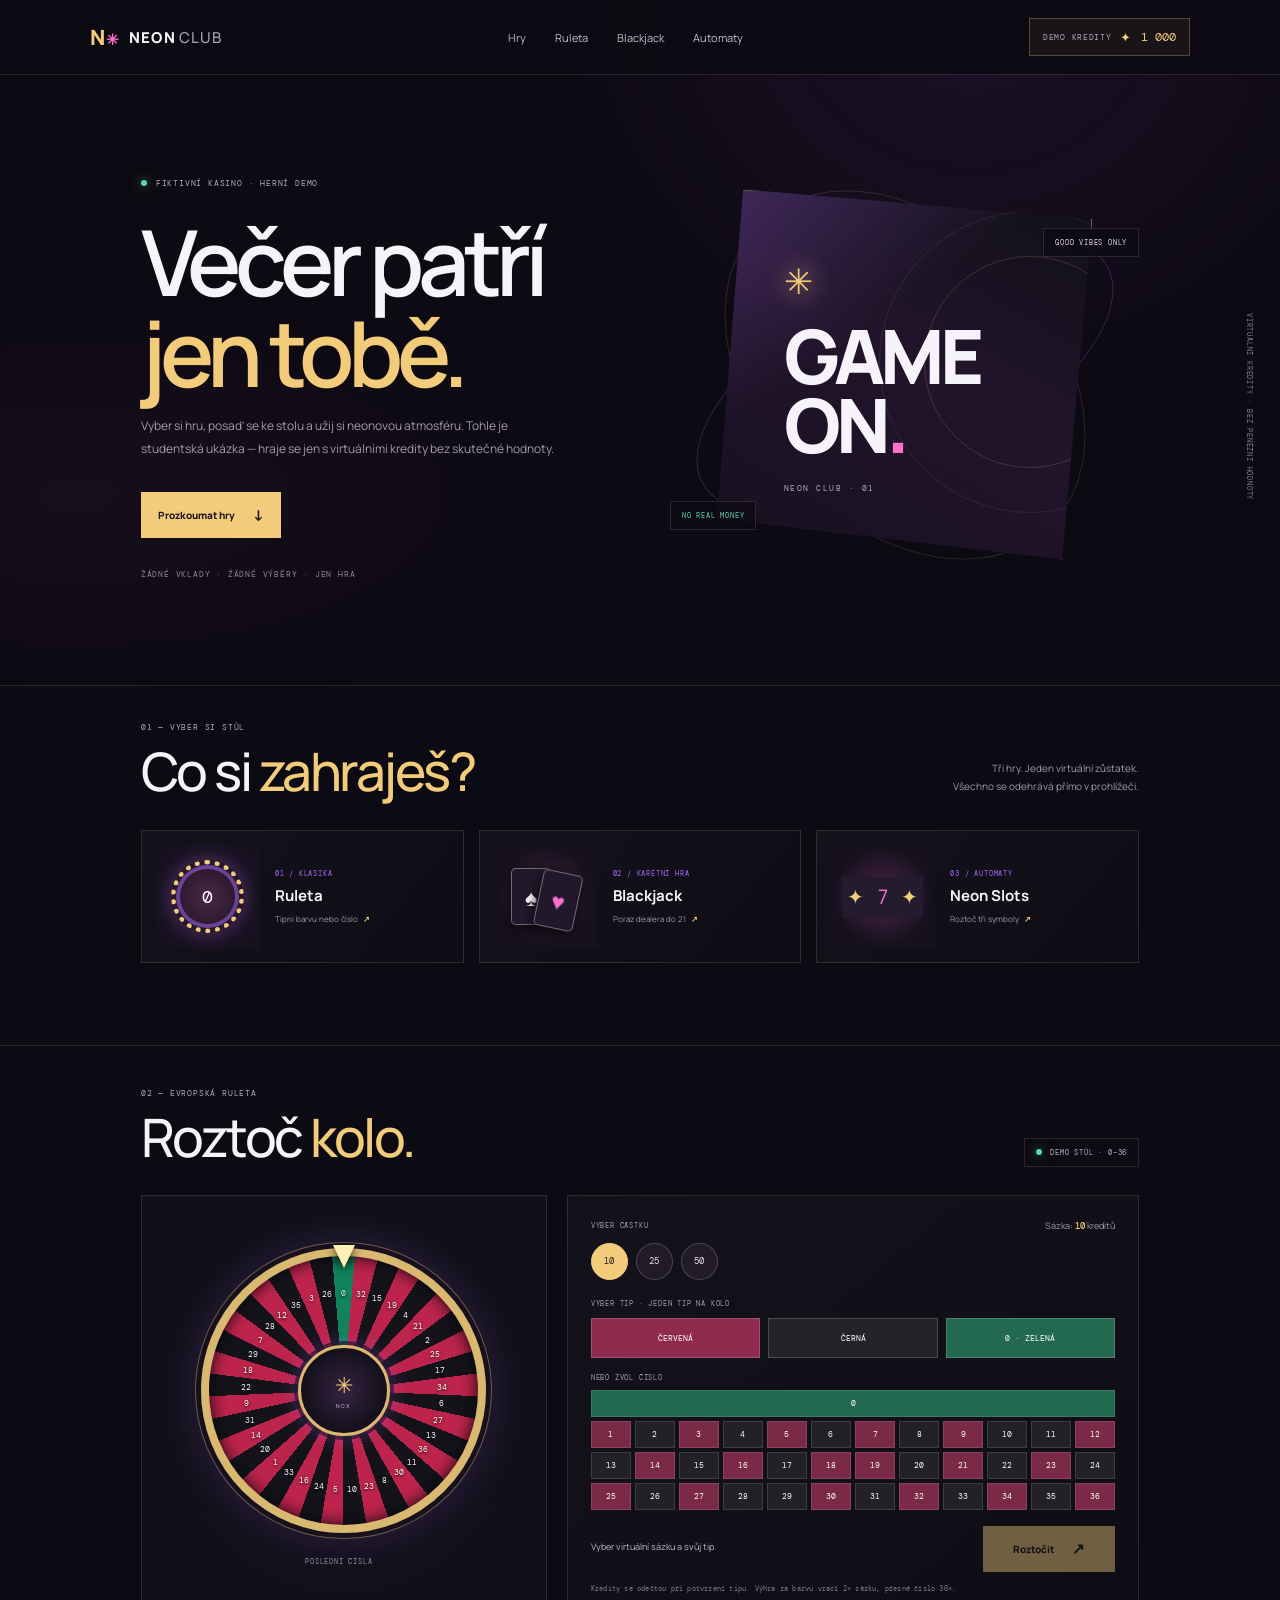
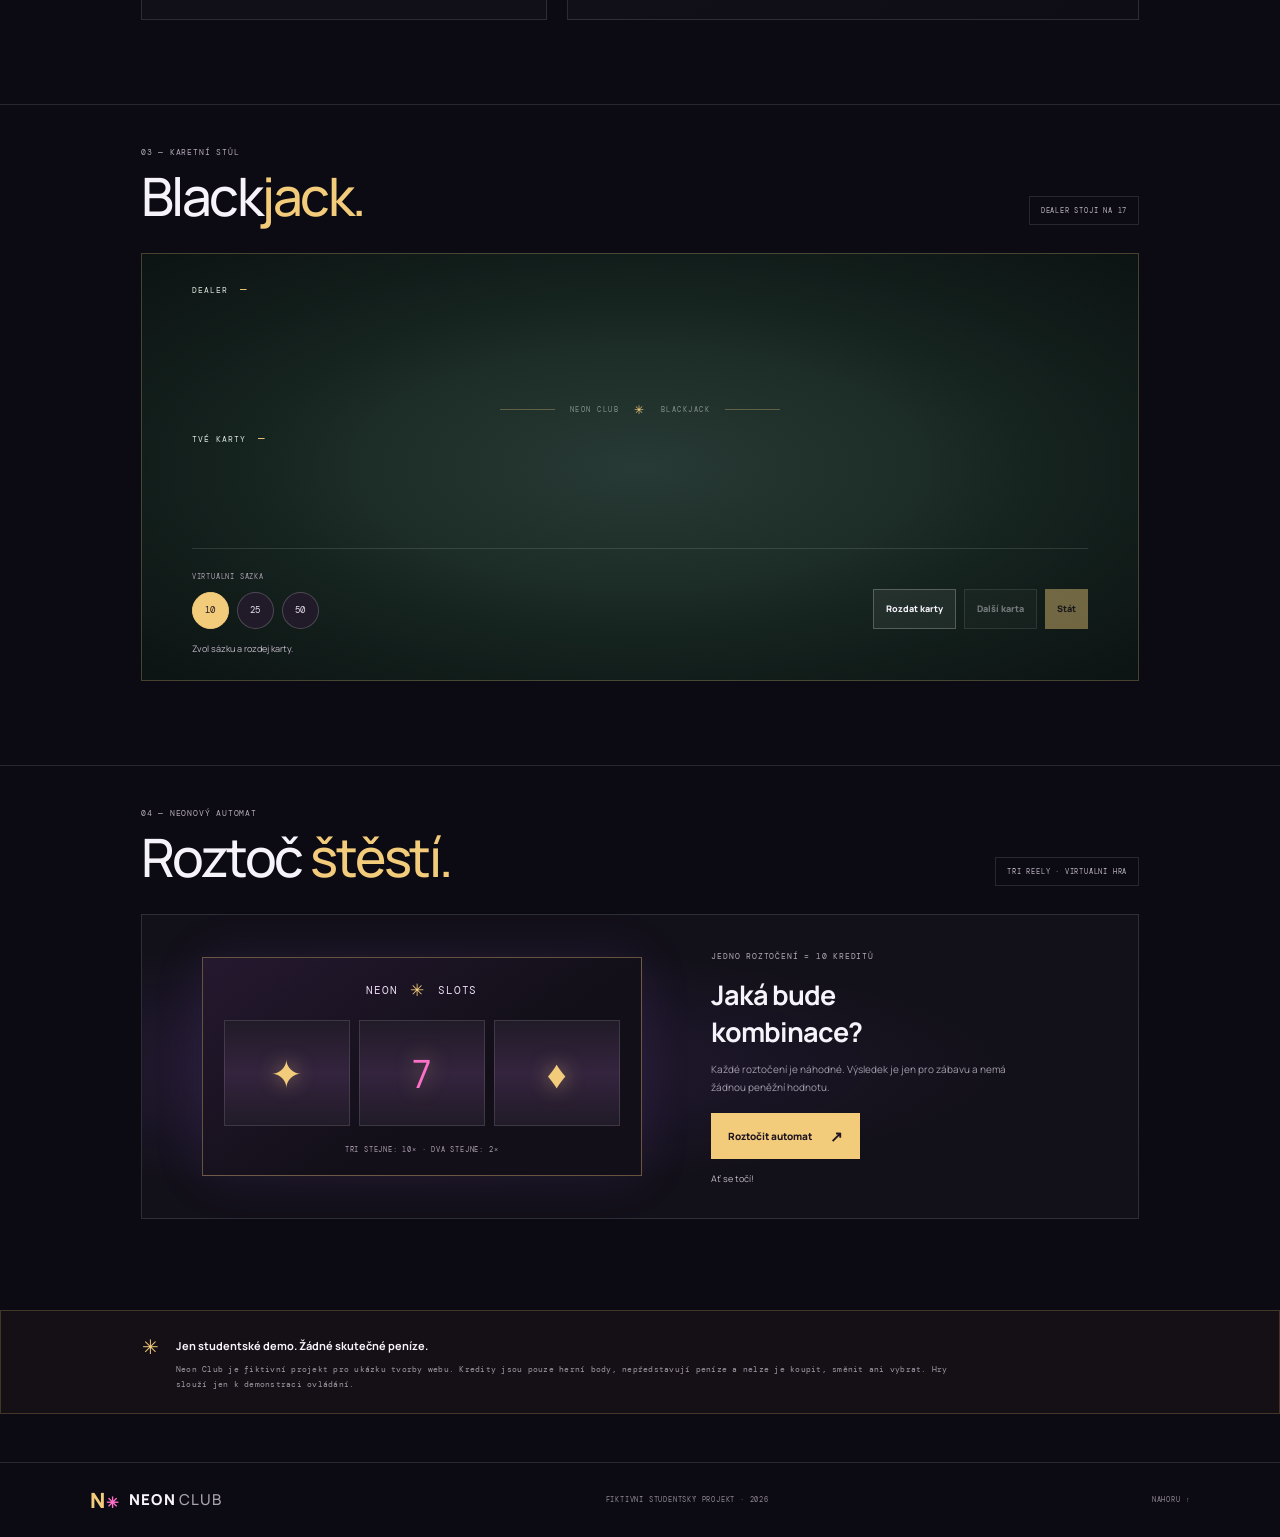
==== casino.html @ 6e07e927 "Add files via upload" ====
<!doctype html>
<html lang="cs">
  <head>
    <meta charset="utf-8">
    <meta name="viewport" content="width=device-width, initial-scale=1">
    <meta name="description" content="Neon Club je fiktivní kasino jako hratelná studentská ukázka. Hraj blackjack, ruletu a automaty pouze s virtuálními kredity bez peněžní hodnoty.">
    <meta name="theme-color" content="#0c0a12">
    <title>Neon Club — Kasino demo</title>
    <link rel="preconnect" href="https://fonts.googleapis.com">
    <link rel="preconnect" href="https://fonts.gstatic.com" crossorigin>
    <link href="https://fonts.googleapis.com/css2?family=DM+Mono:wght@400;500&family=Manrope:wght@400;500;600;700;800&display=swap" rel="stylesheet">
    <link rel="stylesheet" href="casino.css">
    <script src="casino.js" defer></script>
  </head>
  <body>
    <a class="skip-link" href="#obsah">Přeskočit na obsah</a>
    <header class="topbar">
      <a class="brand" href="#domu" aria-label="Neon Club — úvod"><span class="brand-mark">N<span>✳</span></span><span>NEON<span class="brand-light">CLUB</span></span></a>
      <nav aria-label="Hlavní navigace">
        <a href="#hry">Hry</a>
        <a href="#ruleta">Ruleta</a>
        <a href="#blackjack">Blackjack</a>
        <a href="#automaty">Automaty</a>
      </nav>
      <div class="wallet" aria-label="Virtuální zůstatek">
        <span class="wallet-label">DEMO KREDITY</span>
        <span class="coin-icon" aria-hidden="true">✦</span>
        <strong data-balance>1 000</strong>
      </div>
    </header>

    <main id="obsah">
      <section class="hero page-wrap" id="domu">
        <div class="hero-copy">
          <p class="eyebrow"><span class="status-dot"></span> FIKTIVNÍ KASINO · HERNÍ DEMO</p>
          <h1>Večer patří<br><span>jen tobě.</span></h1>
          <p>Vyber si hru, posaď se ke stolu a užij si neonovou atmosféru. Tohle je studentská ukázka — hraje se jen s virtuálními kredity bez skutečné hodnoty.</p>
          <a class="button button-primary" href="#hry">Prozkoumat hry <span aria-hidden="true">↓</span></a>
          <span class="hero-footnote">ŽÁDNÉ VKLADY · ŽÁDNÉ VÝBĚRY · JEN HRA</span>
        </div>
        <div class="hero-art" role="img" aria-label="Neonová abstraktní herní atmosféra">
          <div class="hero-orbit orbit-a"></div><div class="hero-orbit orbit-b"></div>
          <div class="hero-art-card"><span class="hero-spark" aria-hidden="true">✳</span><span class="hero-art-title">GAME<br>ON<span>.</span></span><span class="hero-art-caption">NEON CLUB · 01</span></div>
          <span class="floating-label label-a">GOOD VIBES ONLY</span>
          <span class="floating-label label-b">NO REAL MONEY</span>
        </div>
        <div class="hero-side">VIRTUÁLNÍ KREDITY · BEZ PENĚŽNÍ HODNOTY</div>
      </section>

      <section class="games page-wrap" id="hry">
        <div class="section-heading">
          <div><p class="eyebrow">01 — VYBER SI STŮL</p><h2>Co si <span>zahraješ?</span></h2></div>
          <p class="heading-note">Tři hry. Jeden virtuální zůstatek.<br>Všechno se odehrává přímo v prohlížeči.</p>
        </div>
        <div class="game-links">
          <a class="game-link game-link-roulette" href="#ruleta">
            <span class="game-link-art" aria-hidden="true"><span class="roulette-wheel-mini">0</span></span>
            <span class="game-link-info"><span class="game-kicker">01 / KLASIKA</span><strong>Ruleta</strong><span>Tipni barvu nebo číslo <b>↗</b></span></span>
          </a>
          <a class="game-link game-link-blackjack" href="#blackjack">
            <span class="game-link-art cards-mini" aria-hidden="true"><span>♠</span><span>♥</span></span>
            <span class="game-link-info"><span class="game-kicker">02 / KARETNÍ HRA</span><strong>Blackjack</strong><span>Poraz dealera do 21 <b>↗</b></span></span>
          </a>
          <a class="game-link game-link-slots" href="#automaty">
            <span class="game-link-art slots-mini" aria-hidden="true"><span>✦</span><span>7</span><span>✦</span></span>
            <span class="game-link-info"><span class="game-kicker">03 / AUTOMATY</span><strong>Neon Slots</strong><span>Roztoč tři symboly <b>↗</b></span></span>
          </a>
        </div>
      </section>

      <section class="game-section page-wrap" id="ruleta">
        <div class="game-section-heading">
          <div><p class="eyebrow">02 — EVROPSKÁ RULETA</p><h2>Roztoč <span>kolo.</span></h2></div>
          <span class="table-tag"><span class="status-dot"></span> DEMO STŮL · 0–36</span>
        </div>
        <div class="roulette-layout">
          <div class="roulette-visual">
            <div class="wheel-stage">
              <span class="wheel-pointer" aria-hidden="true"></span>
              <div class="roulette-wheel" aria-label="Ruletové kolo s červenými, černými a zeleným polem">
                <div class="wheel-center"><span class="wheel-result" data-wheel-result>✳</span><small>NOX</small></div>
              </div>
            </div>
            <div class="roulette-history"><span class="history-label">POSLEDNÍ ČÍSLA</span><ol class="history-list" aria-label="Historie posledních výsledků"></ol></div>
          </div>
          <div class="table-panel">
            <div class="table-panel-top"><span class="panel-label">VYBER ČÁSTKU</span><span class="selected-bet-display">Sázka: <strong data-roulette-stake>10</strong> kreditů</span></div>
            <div class="chip-row" data-chip-group="roulette" aria-label="Výše virtuální sázky">
              <button class="chip-button is-selected" type="button" data-chip="10">10</button>
              <button class="chip-button" type="button" data-chip="25">25</button>
              <button class="chip-button" type="button" data-chip="50">50</button>
            </div>
            <span class="panel-label choose-label">VYBER TIP · JEDEN TIP NA KOLO</span>
            <div class="roulette-bets">
              <button class="bet-button bet-red" type="button" data-roulette-bet="red">ČERVENÁ</button>
              <button class="bet-button bet-black" type="button" data-roulette-bet="black">ČERNÁ</button>
              <button class="bet-button bet-green" type="button" data-roulette-bet="number" data-number="0">0 · ZELENÁ</button>
            </div>
            <p class="number-label">NEBO ZVOL ČÍSLO</p>
            <div class="number-grid" aria-label="Tip na číslo rulety"></div>
            <div class="roulette-action-row"><p class="game-message" data-roulette-message aria-live="polite">Vyber virtuální sázku a svůj tip.</p><button class="button button-primary spin-button" type="button" data-spin disabled>Roztočit <span aria-hidden="true">↗</span></button></div>
            <p class="fine-print">Kredity se odečtou při potvrzení tipu. Výhra za barvu vrací 2× sázku, přesné číslo 36×.</p>
          </div>
        </div>
      </section>

      <section class="game-section page-wrap" id="blackjack">
        <div class="game-section-heading">
          <div><p class="eyebrow">03 — KARETNÍ STŮL</p><h2>Black<span>jack.</span></h2></div>
          <span class="table-tag">DEALER STOJÍ NA 17</span>
        </div>
        <div class="blackjack-table">
          <div class="felt-glow"></div>
          <div class="hand-area">
            <div class="hand-label"><span>DEALER</span><span class="hand-score" data-dealer-score>—</span></div>
            <div class="card-row" data-dealer-hand aria-label="Karty dealera"></div>
          </div>
          <div class="table-divider"><span>NEON CLUB</span><i>✳</i><span>BLACKJACK</span></div>
          <div class="hand-area player-area">
            <div class="hand-label"><span>TVÉ KARTY</span><span class="hand-score" data-player-score>—</span></div>
            <div class="card-row" data-player-hand aria-label="Tvé karty"></div>
          </div>
          <div class="blackjack-controls">
            <div class="blackjack-bet">
              <span class="panel-label">VIRTUÁLNÍ SÁZKA</span>
              <div class="chip-row" data-chip-group="blackjack" aria-label="Výše virtuální sázky">
                <button class="chip-button is-selected" type="button" data-chip="10">10</button>
                <button class="chip-button" type="button" data-chip="25">25</button>
                <button class="chip-button" type="button" data-chip="50">50</button>
              </div>
            </div>
            <div class="blackjack-actions">
              <button class="button button-secondary" type="button" data-deal>Rozdat karty</button>
              <button class="button button-secondary" type="button" data-hit disabled>Další karta</button>
              <button class="button button-primary" type="button" data-stand disabled>Stát</button>
            </div>
          </div>
          <p class="game-message blackjack-message" data-blackjack-message aria-live="polite">Zvol sázku a rozdej karty.</p>
        </div>
      </section>

      <section class="game-section page-wrap slots-section" id="automaty">
        <div class="game-section-heading">
          <div><p class="eyebrow">04 — NEONOVÝ AUTOMAT</p><h2>Roztoč <span>štěstí.</span></h2></div>
          <span class="table-tag">TŘI REELY · VIRTUÁLNÍ HRA</span>
        </div>
        <div class="slots-layout">
          <div class="slot-machine">
            <div class="slot-header"><span>NEON</span><span class="slot-header-star">✳</span><span>SLOTS</span></div>
            <div class="reels" aria-label="Výsledky automatů"><div class="reel" data-reel>✦</div><div class="reel" data-reel>7</div><div class="reel" data-reel>♦</div></div>
            <div class="slot-payout">TŘI STEJNÉ: 10× · DVA STEJNÉ: 2×</div>
          </div>
          <div class="slots-controls">
            <p class="eyebrow">JEDNO ROZTOČENÍ = 10 KREDITŮ</p>
            <h3>Jaká bude<br>kombinace?</h3>
            <p>Každé roztočení je náhodné. Výsledek je jen pro zábavu a nemá žádnou peněžní hodnotu.</p>
            <button class="button button-primary" type="button" data-slots-spin>Roztočit automat <span aria-hidden="true">↗</span></button>
            <p class="game-message" data-slots-message aria-live="polite">Ať se točí!</p>
          </div>
        </div>
      </section>

      <section class="disclaimer page-wrap">
        <span class="disclaimer-icon" aria-hidden="true">✳</span>
        <div><strong>Jen studentské demo. Žádné skutečné peníze.</strong><p>Neon Club je fiktivní projekt pro ukázku tvorby webu. Kredity jsou pouze herní body, nepředstavují peníze a nelze je koupit, směnit ani vybrat. Hry slouží jen k demonstraci ovládání.</p></div>
      </section>
    </main>
    <footer class="footer"><a class="brand" href="#domu"><span class="brand-mark">N<span>✳</span></span><span>NEON<span class="brand-light">CLUB</span></span></a><span>FIKTIVNÍ STUDENTSKÝ PROJEKT · 2026</span><a href="#domu">NAHORU ↑</a></footer>
  </body>
</html>
---- casino.css ----
:root {
  color-scheme: dark;
  --bg: #0c0a12;
  --surface: #15121d;
  --text: #f7f3fa;
  --muted: #a39cab;
  --line: rgba(255,255,255,.12);
  --purple: #ac6bff;
  --pink: #fb70c8;
  --gold: #f2cb7b;
  --green: #57d9ac;
  --mono: "DM Mono", monospace;
  --sans: "Manrope", sans-serif;
}

* { box-sizing: border-box; }
html { scroll-behavior: smooth; }
body { margin: 0; background: var(--bg); color: var(--text); font-family: var(--sans); -webkit-font-smoothing: antialiased; }
body::before { content: ""; position: fixed; inset: 0; z-index: -1; pointer-events: none; background: radial-gradient(ellipse at 76% 0%, rgba(113,54,151,.17), transparent 34%), radial-gradient(ellipse at 6% 55%, rgba(174,73,173,.07), transparent 32%); }
a { color: inherit; text-decoration: none; }
button { font: inherit; }
button:focus-visible, a:focus-visible { outline: 2px solid var(--gold); outline-offset: 4px; }
section[id] { scroll-margin-top: 95px; }
::selection { color: var(--bg); background: var(--gold); }

.skip-link { position: fixed; top: 10px; left: 10px; z-index: 20; padding: 12px 15px; transform: translateY(-150%); color: var(--bg); background: var(--gold); font-size: 12px; font-weight: 700; }
.skip-link:focus { transform: translateY(0); }
.topbar { height: 75px; position: sticky; top: 0; z-index: 10; display: flex; align-items: center; justify-content: space-between; padding: 0 7%; border-bottom: 1px solid var(--line); background: rgba(12,10,18,.88); backdrop-filter: blur(16px); }
.brand { display: inline-flex; align-items: center; gap: 9px; font-size: 15px; font-weight: 800; letter-spacing: 1.2px; }
.brand-mark { font-size: 21px; color: var(--gold); }
.brand-mark > span { color: var(--pink); font-size: 15px; }
.brand-light { margin-left: 3px; color: #aaa2b1; font-weight: 500; }
.topbar nav { display: flex; align-items: center; gap: 29px; }
.topbar nav a { color: #c5bfcb; font-size: 11px; transition: color .2s ease; }
.topbar nav a:hover, .footer > a:last-child:hover { color: var(--gold); }
.wallet { display: flex; align-items: center; gap: 9px; padding: 9px 13px; border: 1px solid rgba(242,203,123,.28); background: rgba(242,203,123,.05); }
.wallet-label { color: #b4aaba; font: 8px var(--mono); letter-spacing: .7px; }
.coin-icon { color: var(--gold); font-size: 13px; }
.wallet strong { min-width: 36px; font: 12px var(--mono); color: var(--gold); text-align: right; }
.page-wrap { padding-left: 11%; padding-right: 11%; }

.hero { min-height: 610px; position: relative; display: grid; grid-template-columns: 1fr 1fr; align-items: center; gap: 6%; padding-top: 45px; padding-bottom: 56px; overflow: hidden; }
.hero-copy { z-index: 2; }
.eyebrow, .hero-footnote, .hero-side, .floating-label, .section-caption, .game-kicker, .panel-label, .number-label, .fine-print, .table-tag, .history-label, .slot-header, .slot-payout, .disclaimer p, .footer > span, .footer > a:last-child { font-family: var(--mono); letter-spacing: .8px; }
.eyebrow { display: flex; align-items: center; gap: 9px; color: #b4aaba; font-size: 8px; }
.status-dot { width: 6px; height: 6px; display: inline-block; border-radius: 50%; background: var(--green); box-shadow: 0 0 12px rgba(87,217,172,.7); }
.hero h1 { margin: 28px 0 17px; font-size: clamp(58px,7.3vw,91px); line-height: 1; letter-spacing: -6px; font-weight: 600; }
.hero h1 span, .section-heading h2 span, .game-section-heading h2 span { color: var(--gold); }
.hero-copy > p:not(.eyebrow) { max-width: 430px; color: var(--muted); font-size: 12px; line-height: 1.9; }
.button { min-height: 46px; display: inline-flex; align-items: center; justify-content: center; gap: 18px; padding: 0 17px; border: 0; cursor: pointer; font-size: 10px; font-weight: 800; transition: transform .18s ease, filter .18s ease, opacity .18s ease; }
.button:hover:not(:disabled) { transform: translateY(-2px); filter: brightness(1.08); }
.button:disabled { cursor: not-allowed; opacity: .43; }
.button-primary { color: #201622; background: var(--gold); }
.button-primary span { font-size: 15px; }
.hero .button { margin-top: 19px; }
.hero-footnote { display: block; margin-top: 31px; color: #908796; font-size: 8px; }
.hero-art { min-height: 420px; position: relative; display: grid; place-items: center; }
.hero-art-card { width: min(80%,380px); height: 370px; position: relative; z-index: 1; display: flex; flex-direction: column; justify-content: center; padding-left: 14%; overflow: hidden; border: 1px solid rgba(242,203,123,.35); background: linear-gradient(145deg,rgba(172,107,255,.25),transparent 38%), linear-gradient(30deg,#171020,#22142b 52%,#101018); clip-path: polygon(7% 0,100% 8%,92% 100%,0 89%); box-shadow: 0 0 100px rgba(172,107,255,.13); }
.hero-art-card::before, .hero-art-card::after { content: ""; position: absolute; border: 1px solid rgba(255,255,255,.08); border-radius: 50%; }
.hero-art-card::before { width: 300px; height: 300px; right: -90px; top: 20px; }
.hero-art-card::after { width: 210px; height: 210px; right: -45px; top: 65px; border-color: rgba(242,203,123,.17); }
.hero-spark { color: var(--gold); font-size: 35px; text-shadow: 0 0 25px var(--gold); }
.hero-art-title { margin-top: 16px; font-size: clamp(49px,6vw,75px); line-height: .92; letter-spacing: -5px; font-weight: 800; }
.hero-art-title span { color: var(--pink); }
.hero-art-caption { margin-top: 24px; color: #b4aaba; font: 8px var(--mono); letter-spacing: 1.5px; }
.hero-orbit { position: absolute; width: 460px; height: 200px; border: 1px solid rgba(172,107,255,.25); border-radius: 50%; transform: rotate(-28deg); }
.orbit-b { width: 420px; height: 300px; transform: rotate(47deg); border-color: rgba(242,203,123,.15); }
.floating-label { position: absolute; z-index: 2; padding: 9px 11px; border: 1px solid var(--line); color: #e5dce9; background: rgba(13,10,19,.75); font-size: 7px; }
.label-a { right: 0; top: 15%; }
.label-b { left: 0; bottom: 13%; color: var(--green); }
.hero-side { position: absolute; right: 2%; top: 39%; writing-mode: vertical-rl; color: #827a8b; font-size: 7px; }

.games { padding-top: 36px; padding-bottom: 82px; border-top: 1px solid var(--line); }
.section-heading { display: flex; align-items: end; justify-content: space-between; gap: 20px; }
.section-heading h2, .game-section-heading h2 { margin: 10px 0 0; font-size: clamp(36px,4.2vw,53px); line-height: 1.1; letter-spacing: -2.5px; font-weight: 500; }
.section-heading .eyebrow, .game-section-heading .eyebrow { margin: 0; }
.heading-note { margin: 0 0 5px; color: var(--muted); font-size: 10px; line-height: 1.8; text-align: right; }
.game-links { display: grid; grid-template-columns: repeat(3,1fr); gap: 15px; margin-top: 30px; }
.game-link { min-width: 0; display: grid; grid-template-columns: 105px 1fr; align-items: center; gap: 15px; padding: 13px; border: 1px solid var(--line); background: linear-gradient(130deg,rgba(255,255,255,.035),rgba(255,255,255,.01)); transition: transform .2s ease, border-color .2s ease; }
.game-link:hover { transform: translateY(-3px); border-color: rgba(242,203,123,.5); }
.game-link-art { height: 105px; display: grid; place-items: center; overflow: hidden; background: radial-gradient(circle,rgba(251,112,200,.23),transparent 65%),#17111f; }
.roulette-wheel-mini { width: 73px; height: 73px; display: grid; place-items: center; border: 5px dotted var(--gold); border-radius: 50%; color: white; font: 18px var(--mono); box-shadow: inset 0 0 0 4px rgba(172,107,255,.5),0 0 25px rgba(172,107,255,.27); }
.cards-mini { display: flex; align-items: center; justify-content: center; }
.cards-mini span { width: 40px; height: 57px; display: grid; place-items: center; border: 1px solid rgba(255,255,255,.36); border-radius: 5px; background: #21192b; color: white; font-size: 23px; box-shadow: 0 4px 14px #08060a; }
.cards-mini span + span { margin-left: -12px; transform: rotate(12deg) translateY(4px); color: var(--pink); }
.slots-mini { display: flex; justify-content: center; align-items: center; }
.slots-mini span { width: 27px; height: 40px; display: grid; place-items: center; background: #241c2e; color: var(--gold); font-size: 20px; }
.slots-mini span:nth-child(2) { color: var(--pink); }
.game-link-info { display: flex; flex-direction: column; gap: 7px; }
.game-kicker { color: var(--purple); font-size: 7px; }
.game-link-info strong { font-size: 15px; }
.game-link-info > span:last-child { color: var(--muted); font-size: 8px; }
.game-link-info b { margin-left: 3px; color: var(--gold); }

.game-section { padding-top: 42px; padding-bottom: 84px; border-top: 1px solid var(--line); }
.game-section-heading { display: flex; align-items: end; justify-content: space-between; gap: 15px; margin-bottom: 28px; }
.table-tag { display: inline-flex; align-items: center; gap: 8px; padding: 9px 11px; border: 1px solid var(--line); color: #bdb3c4; font-size: 7px; }
.roulette-layout { display: grid; grid-template-columns: .83fr 1.17fr; gap: 20px; }
.roulette-visual { min-height: 425px; display: flex; flex-direction: column; justify-content: center; align-items: center; gap: 24px; border: 1px solid var(--line); background: radial-gradient(ellipse at center,rgba(102,55,128,.16),transparent 65%),#111019; }
.wheel-stage { width: min(76%,285px); aspect-ratio: 1; position: relative; }
.roulette-wheel { width: 100%; height: 100%; position: relative; display: grid; place-items: center; overflow: hidden; border: 8px solid #d9b870; border-radius: 50%; background: #282631; box-shadow: 0 0 0 5px #17111d,0 0 0 6px rgba(242,203,123,.38),0 0 45px rgba(172,107,255,.2),inset 0 0 16px #09070d; transition: transform 1s cubic-bezier(.16,.7,.2,1); }
.wheel-pocket { position: absolute; top: 50%; left: 50%; z-index: 1; width: 19px; height: 16px; display: grid; place-items: center; color: #fff; font: 8px var(--mono); text-shadow: 0 1px 3px #000; pointer-events: none; }
.wheel-pocket.green { color: #c7ffe6; }
.wheel-center { width: 34%; aspect-ratio: 1; z-index: 2; display: flex; flex-direction: column; align-items: center; justify-content: center; border: 3px solid #d9b870; border-radius: 50%; background: radial-gradient(circle,#352342,#130f19 72%); box-shadow: 0 0 20px rgba(172,107,255,.4),0 0 0 4px rgba(12,9,18,.7); }
.wheel-result { color: var(--gold); font: 22px var(--mono); }
.wheel-center small { margin-top: 2px; color: #b9afc1; font: 6px var(--mono); letter-spacing: 1px; }
.wheel-pointer { position: absolute; z-index: 4; top: -3px; left: 50%; width: 0; height: 0; transform: translateX(-50%); border-left: 11px solid transparent; border-right: 11px solid transparent; border-top: 23px solid #fff0b5; filter: drop-shadow(0 2px 5px rgba(0,0,0,.7)); }
.roulette-history { display: flex; align-items: center; gap: 10px; }
.history-label { color: #968b9d; font-size: 7px; }
.history-list { display: flex; gap: 5px; padding: 0; margin: 0; list-style: none; }
.history-list li { width: 22px; height: 22px; display: grid; place-items: center; border-radius: 50%; color: white; background: #332637; font: 8px var(--mono); }
.history-list li.red { background: #a33359; }
.history-list li.black { background: #28262d; }
.history-list li.green { background: #26795f; }
.table-panel { padding: 23px; border: 1px solid var(--line); background: linear-gradient(140deg,rgba(255,255,255,.035),rgba(255,255,255,.01)); }
.table-panel-top { display: flex; align-items: center; justify-content: space-between; gap: 10px; }
.panel-label { color: #a89dad; font-size: 7px; }
.selected-bet-display { color: var(--muted); font-size: 9px; }
.selected-bet-display strong { color: var(--gold); font-family: var(--mono); font-weight: 500; }
.chip-row { display: flex; gap: 8px; margin-top: 11px; }
.chip-button { width: 37px; height: 37px; border: 1px solid rgba(255,255,255,.2); border-radius: 50%; color: #e8dfec; background: #211a29; cursor: pointer; font: 9px var(--mono); transition: border-color .15s ease,background .15s ease,transform .15s ease; }
.chip-button:hover { transform: translateY(-2px); border-color: var(--gold); }
.chip-button.is-selected { color: #241a22; border-color: var(--gold); background: var(--gold); }
.choose-label { display: block; margin: 19px 0 10px; }
.roulette-bets { display: grid; grid-template-columns: repeat(3,1fr); gap: 8px; }
.bet-button { min-height: 40px; border: 1px solid rgba(255,255,255,.18); color: white; cursor: pointer; font: 8px var(--mono); transition: transform .15s ease,filter .15s ease,outline-color .15s ease; }
.bet-button:hover { transform: translateY(-2px); filter: brightness(1.2); }
.bet-button.is-selected { outline: 2px solid var(--gold); outline-offset: 2px; }
.bet-red { background: #8f2a4f; }
.bet-black { background: #24232a; }
.bet-green { background: #23694f; }
.number-label { margin: 15px 0 8px; color: #a89dad; font-size: 7px; }
.number-grid { display: grid; grid-template-columns: repeat(12,1fr); gap: 4px; }
.number-button { min-width: 0; height: 27px; padding: 0; border: 1px solid rgba(255,255,255,.12); color: white; background: #28252c; cursor: pointer; font: 8px var(--mono); }
.number-button.red { background: #7a2947; }
.number-button.black { background: #222127; }
.number-button.zero { grid-column: span 12; background: #23694f; }
.number-button:hover { filter: brightness(1.35); }
.number-button.is-selected { outline: 2px solid var(--gold); outline-offset: 1px; }
.roulette-action-row { display: flex; justify-content: space-between; align-items: center; gap: 12px; margin-top: 16px; }
.game-message { min-height: 18px; margin: 0; color: #c3b9c9; font-size: 9px; line-height: 1.6; }
.spin-button { min-width: 132px; }
.fine-print { margin: 11px 0 0; color: #867d8b; font-size: 7px; line-height: 1.7; letter-spacing: .2px; }

.blackjack-table { position: relative; overflow: hidden; padding: 29px 5% 20px; border: 1px solid rgba(242,203,123,.23); background: radial-gradient(ellipse at 50% 50%,#283a35,#172621 58%,#111a19); }
.felt-glow { position: absolute; inset: 0; pointer-events: none; background: radial-gradient(ellipse at center,transparent 40%,rgba(4,9,8,.38)); }
.hand-area, .table-divider, .blackjack-controls, .blackjack-message { position: relative; z-index: 1; }
.hand-label { display: flex; align-items: center; gap: 12px; color: #dce7df; font: 8px var(--mono); letter-spacing: 1px; }
.hand-score { color: var(--gold); font-size: 11px; }
.card-row { min-height: 102px; display: flex; align-items: center; gap: 8px; padding: 11px 0; }
.playing-card { width: 61px; height: 84px; display: flex; flex-direction: column; justify-content: space-between; padding: 7px; border: 1px solid rgba(0,0,0,.16); border-radius: 5px; color: #201924; background: #f5f1ec; box-shadow: 0 5px 12px rgba(0,0,0,.25); font: 13px var(--mono); animation: deal-card .25s ease both; }
.playing-card.red-suit { color: #c44065; }
.playing-card .card-center { align-self: center; font-size: 24px; }
.playing-card .card-bottom { align-self: end; transform: rotate(180deg); }
.playing-card.hidden-card { display: grid; place-items: center; border-color: rgba(242,203,123,.65); color: var(--gold); background: repeating-linear-gradient(45deg,#39244b,#39244b 5px,#251a33 5px,#251a33 10px); font-size: 22px; }
@keyframes deal-card { from { opacity: 0; transform: translateY(-9px) rotate(-4deg); } to { opacity: 1; transform: translateY(0) rotate(0); } }
.table-divider { display: flex; align-items: center; justify-content: center; gap: 15px; margin: 3px 0 14px; color: rgba(230,239,232,.5); font: 7px var(--mono); letter-spacing: 1.5px; }
.table-divider::before, .table-divider::after { content: ""; width: 55px; height: 1px; background: rgba(242,203,123,.3); }
.table-divider i { color: var(--gold); font-size: 12px; font-style: normal; }
.blackjack-controls { display: flex; justify-content: space-between; align-items: end; gap: 20px; padding-top: 13px; border-top: 1px solid rgba(255,255,255,.12); }
.blackjack-bet .chip-row { margin-top: 8px; }
.blackjack-actions { display: flex; gap: 8px; }
.button-secondary { border: 1px solid rgba(255,255,255,.23); color: var(--text); background: rgba(255,255,255,.06); }
.blackjack-actions .button { min-height: 40px; padding: 0 12px; font-size: 9px; }
.blackjack-message { margin-top: 13px; }

.slots-layout { display: grid; grid-template-columns: 1.1fr .9fr; gap: 7%; align-items: center; padding: 28px 6%; border: 1px solid var(--line); background: radial-gradient(ellipse at 25% 50%,rgba(172,107,255,.13),transparent 58%),#121019; }
.slot-machine { max-width: 440px; padding: 21px; border: 1px solid rgba(242,203,123,.37); background: linear-gradient(145deg,#25182f,#120f18 60%); box-shadow: 0 0 50px rgba(172,107,255,.1); }
.slot-header { display: flex; justify-content: center; align-items: center; gap: 13px; color: #e8d9f0; font-size: 11px; }
.slot-header-star { color: var(--gold); font-size: 17px; }
.reels { display: grid; grid-template-columns: repeat(3,1fr); gap: 9px; margin: 19px 0; }
.reel { height: 106px; display: grid; place-items: center; border: 1px solid rgba(255,255,255,.12); background: linear-gradient(180deg,#211b28,#34243e,#211b28); color: var(--gold); font-size: 39px; text-shadow: 0 0 20px rgba(242,203,123,.55); }
.reel:nth-child(2) { color: var(--pink); }
.slot-payout { color: #a99caf; font-size: 7px; text-align: center; }
.slots-controls { max-width: 330px; }
.slots-controls h3 { margin: 15px 0 10px; font-size: 27px; letter-spacing: -1px; }
.slots-controls > p:not(.eyebrow):not(.game-message) { margin: 0 0 17px; color: var(--muted); font-size: 10px; line-height: 1.8; }
.slots-controls .game-message { margin-top: 13px; }

.disclaimer { display: flex; gap: 17px; align-items: start; margin-top: 7px; margin-bottom: 48px; padding-top: 22px; padding-bottom: 22px; border: 1px solid rgba(242,203,123,.2); background: rgba(242,203,123,.035); }
.disclaimer-icon { color: var(--gold); font-size: 20px; }
.disclaimer strong { font-size: 11px; }
.disclaimer p { max-width: 790px; margin: 7px 0 0; color: #a49baa; font-size: 8px; line-height: 1.8; letter-spacing: .25px; }
.footer { min-height: 75px; display: flex; align-items: center; justify-content: space-between; gap: 15px; padding: 15px 7%; border-top: 1px solid var(--line); }
.footer > span, .footer > a:last-child { color: #918798; font-size: 7px; }

@media (max-width: 900px) {
  .topbar { padding: 0 4%; }
  .page-wrap { padding-left: 6%; padding-right: 6%; }
  .topbar nav { gap: 17px; }
  .game-link { grid-template-columns: 75px 1fr; gap: 10px; padding: 10px; }
  .game-link-art { height: 80px; }
  .roulette-layout { grid-template-columns: .7fr 1.3fr; gap: 12px; }
  .table-panel { padding: 17px; }
  .number-grid { grid-template-columns: repeat(9,1fr); }
  .number-button.zero { grid-column: span 9; }
  .roulette-visual { min-height: 400px; }
}

@media (max-width: 650px) {
  .topbar { height: auto; min-height: 68px; flex-wrap: wrap; gap: 10px; padding: 12px 5%; }
  .brand { font-size: 13px; }
  .topbar nav { order: 3; width: 100%; justify-content: space-between; gap: 8px; }
  .topbar nav a { font-size: 9px; }
  .wallet { gap: 6px; padding: 7px 9px; }
  .wallet-label { font-size: 6px; }
  .page-wrap { padding-left: 5%; padding-right: 5%; }
  .hero { grid-template-columns: 1fr; gap: 5px; padding-top: 54px; padding-bottom: 34px; }
  .hero h1 { font-size: clamp(60px,15vw,80px); letter-spacing: -5px; }
  .hero-copy > p:not(.eyebrow) { max-width: 420px; }
  .hero-art { min-height: 330px; }
  .hero-art-card { width: 76%; height: 300px; }
  .hero-side { display: none; }
  .hero-footnote { font-size: 7px; }
  .section-heading { align-items: start; flex-direction: column; gap: 8px; }
  .heading-note { text-align: left; }
  .game-links { grid-template-columns: 1fr; gap: 10px; margin-top: 22px; }
  .game-link { grid-template-columns: 82px 1fr; }
  .game-link-art { height: 78px; }
  .games, .game-section { padding-top: 30px; padding-bottom: 57px; }
  .game-section-heading { align-items: start; flex-direction: column; }
  .roulette-layout { grid-template-columns: 1fr; }
  .roulette-visual { min-height: 325px; }
  .wheel-stage { width: 205px; }
  .table-panel { padding: 15px; }
  .number-grid { grid-template-columns: repeat(6,1fr); }
  .number-button.zero { grid-column: span 6; }
  .number-button { height: 31px; }
  .roulette-action-row { align-items: start; flex-direction: column; }
  .roulette-action-row .button { width: 100%; }
  .blackjack-table { padding: 20px 14px 15px; }
  .card-row { min-height: 93px; gap: 6px; }
  .playing-card { width: 53px; height: 76px; }
  .blackjack-controls { align-items: start; flex-direction: column; }
  .blackjack-actions { width: 100%; }
  .blackjack-actions .button { flex: 1; padding: 0 7px; font-size: 8px; }
  .slots-layout { grid-template-columns: 1fr; gap: 25px; padding: 17px; }
  .slot-machine { padding: 15px; }
  .reel { height: 88px; }
  .slots-controls { max-width: none; }
  .disclaimer { gap: 11px; margin-bottom: 28px; }
  .footer { flex-wrap: wrap; padding: 17px 5%; }
  .footer > span { order: 3; width: 100%; }
}

@media (prefers-reduced-motion: reduce) {
  html { scroll-behavior: auto; }
  *, *::before, *::after { animation-duration: .01ms !important; transition-duration: .01ms !important; }
}
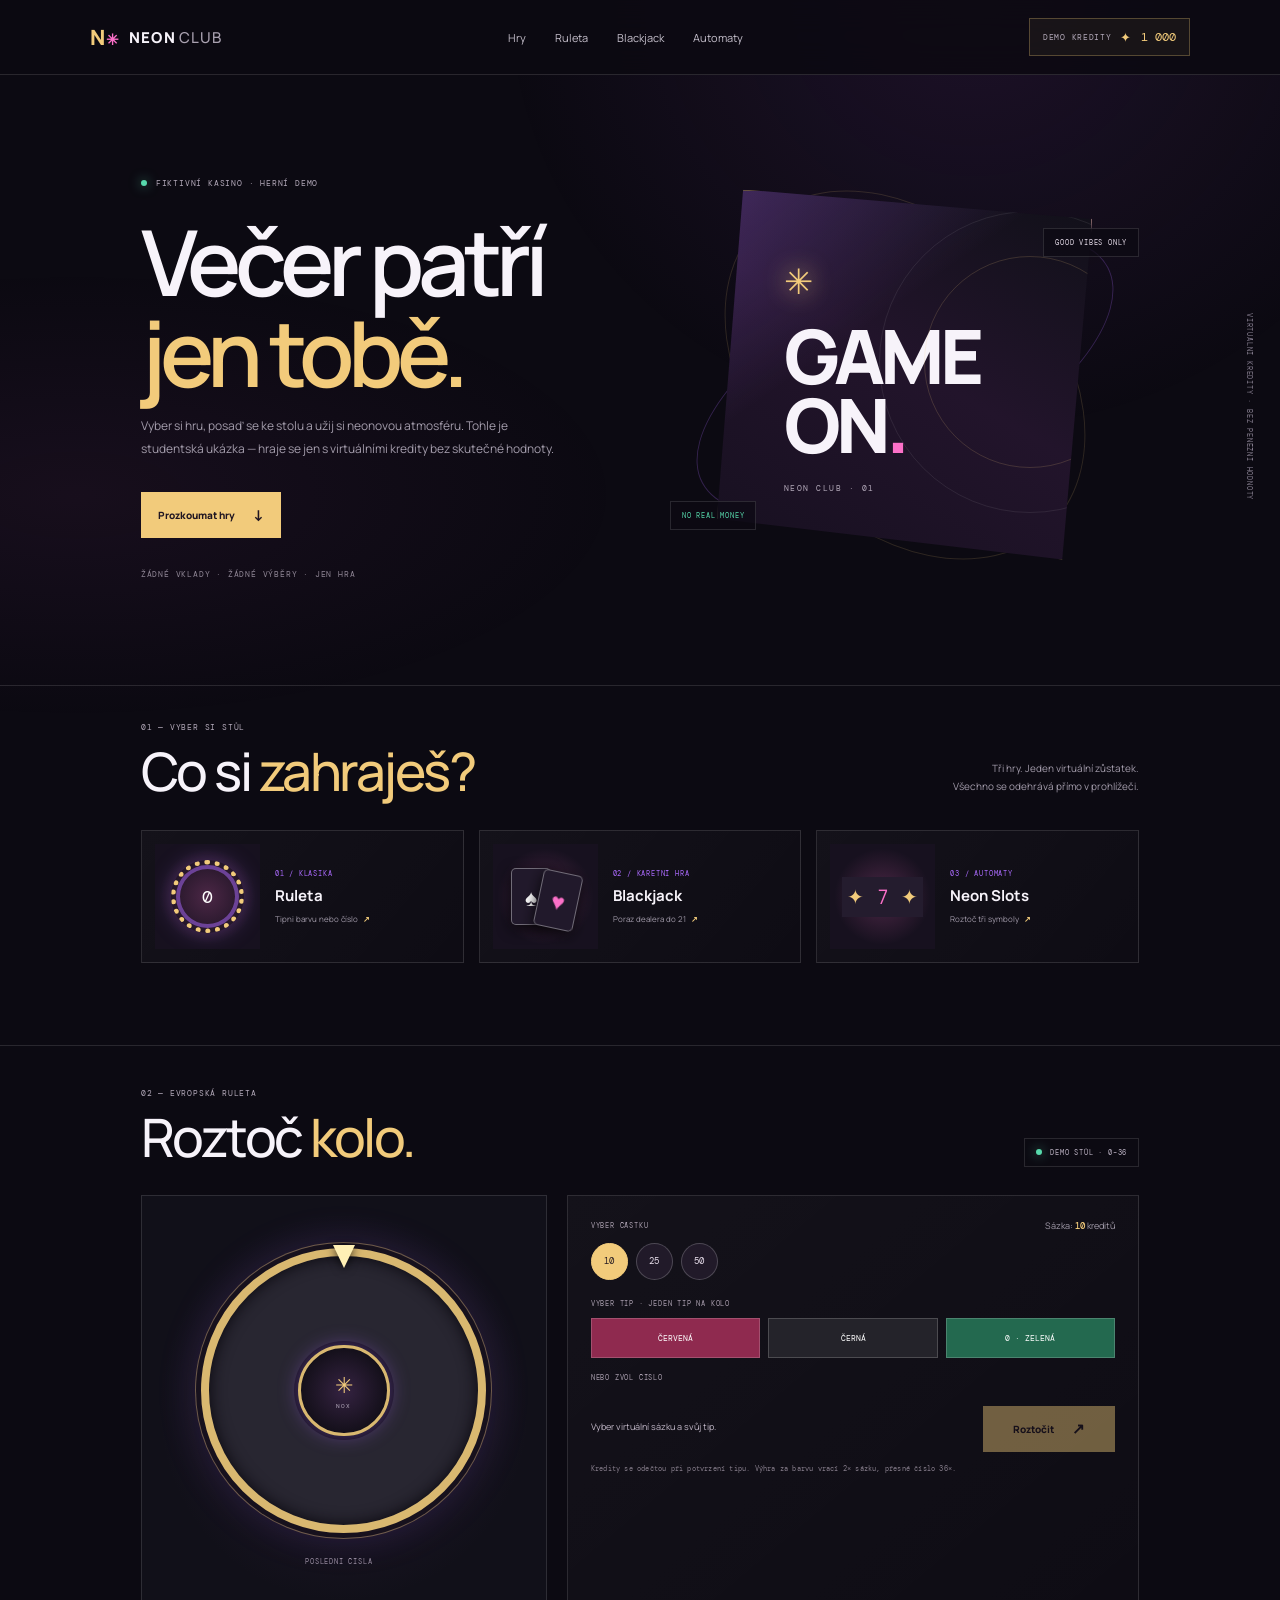
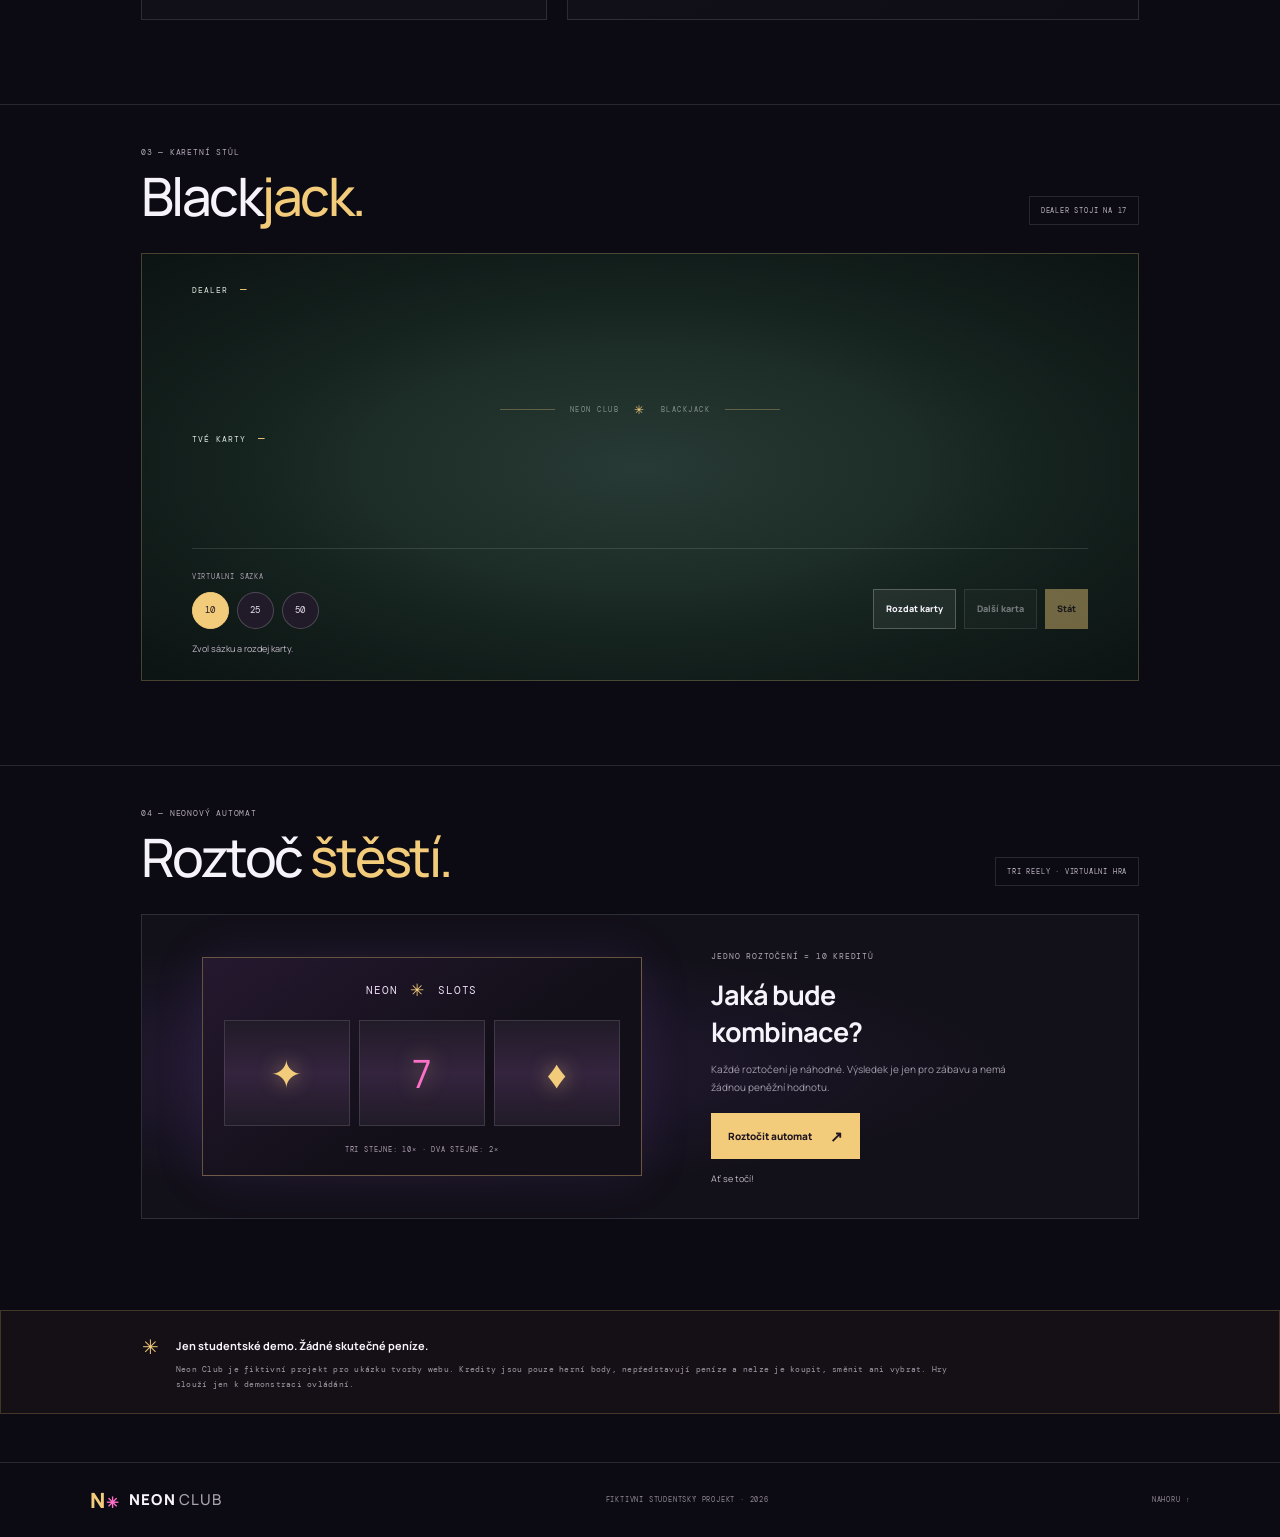
==== commit a152b3b4: "Add files via upload" ====
--- a/casino.html
+++ b/casino.html
@@ -168,3 +168,4 @@
     <footer class="footer"><a class="brand" href="#domu"><span class="brand-mark">N<span>✳</span></span><span>NEON<span class="brand-light">CLUB</span></span></a><span>FIKTIVNÍ STUDENTSKÝ PROJEKT · 2026</span><a href="#domu">NAHORU ↑</a></footer>
   </body>
 </html>
+<link rel="stylesheet" href="casino.css">
--- a/casino.css
+++ b/casino.css
@@ -247,3 +247,4 @@
   html { scroll-behavior: auto; }
   *, *::before, *::after { animation-duration: .01ms !important; transition-duration: .01ms !important; }
 }
+
--- a/casino.css
+++ b/casino.css
@@ -247,3 +247,4 @@
   html { scroll-behavior: auto; }
   *, *::before, *::after { animation-duration: .01ms !important; transition-duration: .01ms !important; }
 }
+
